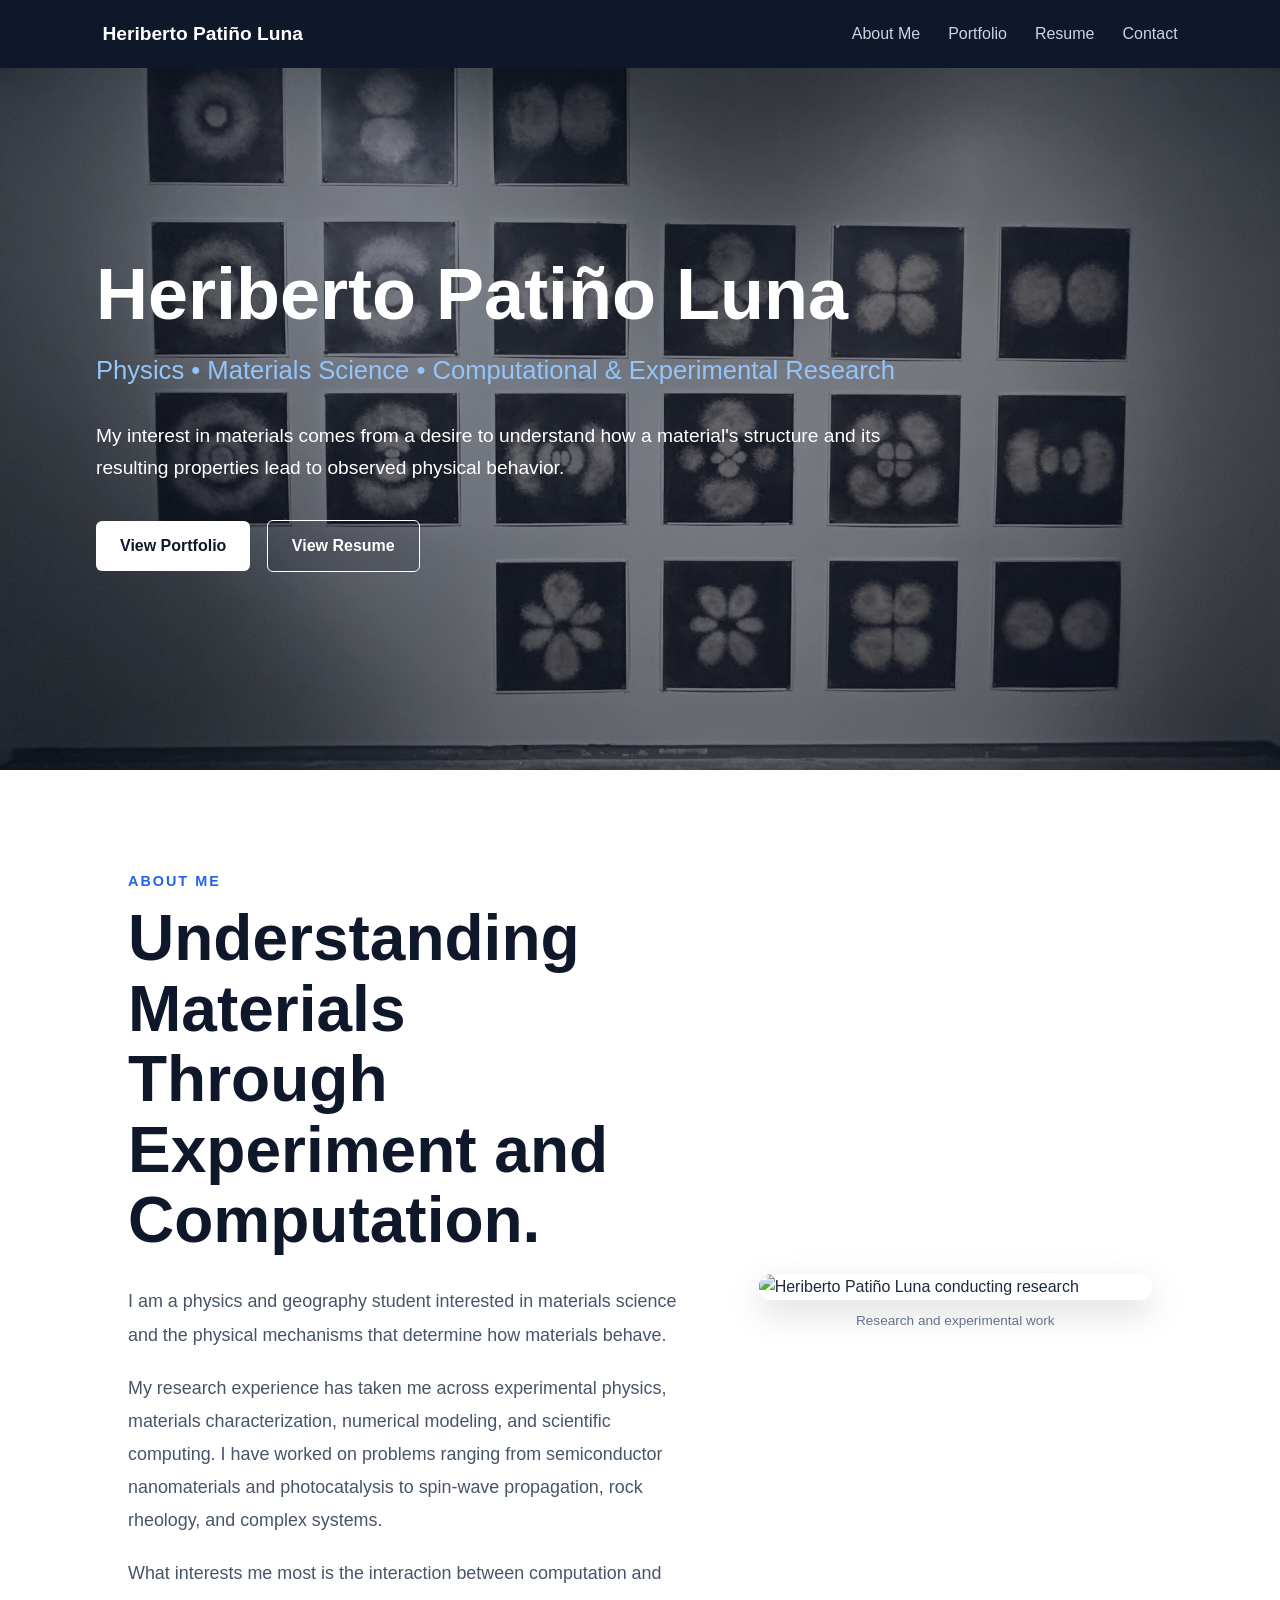
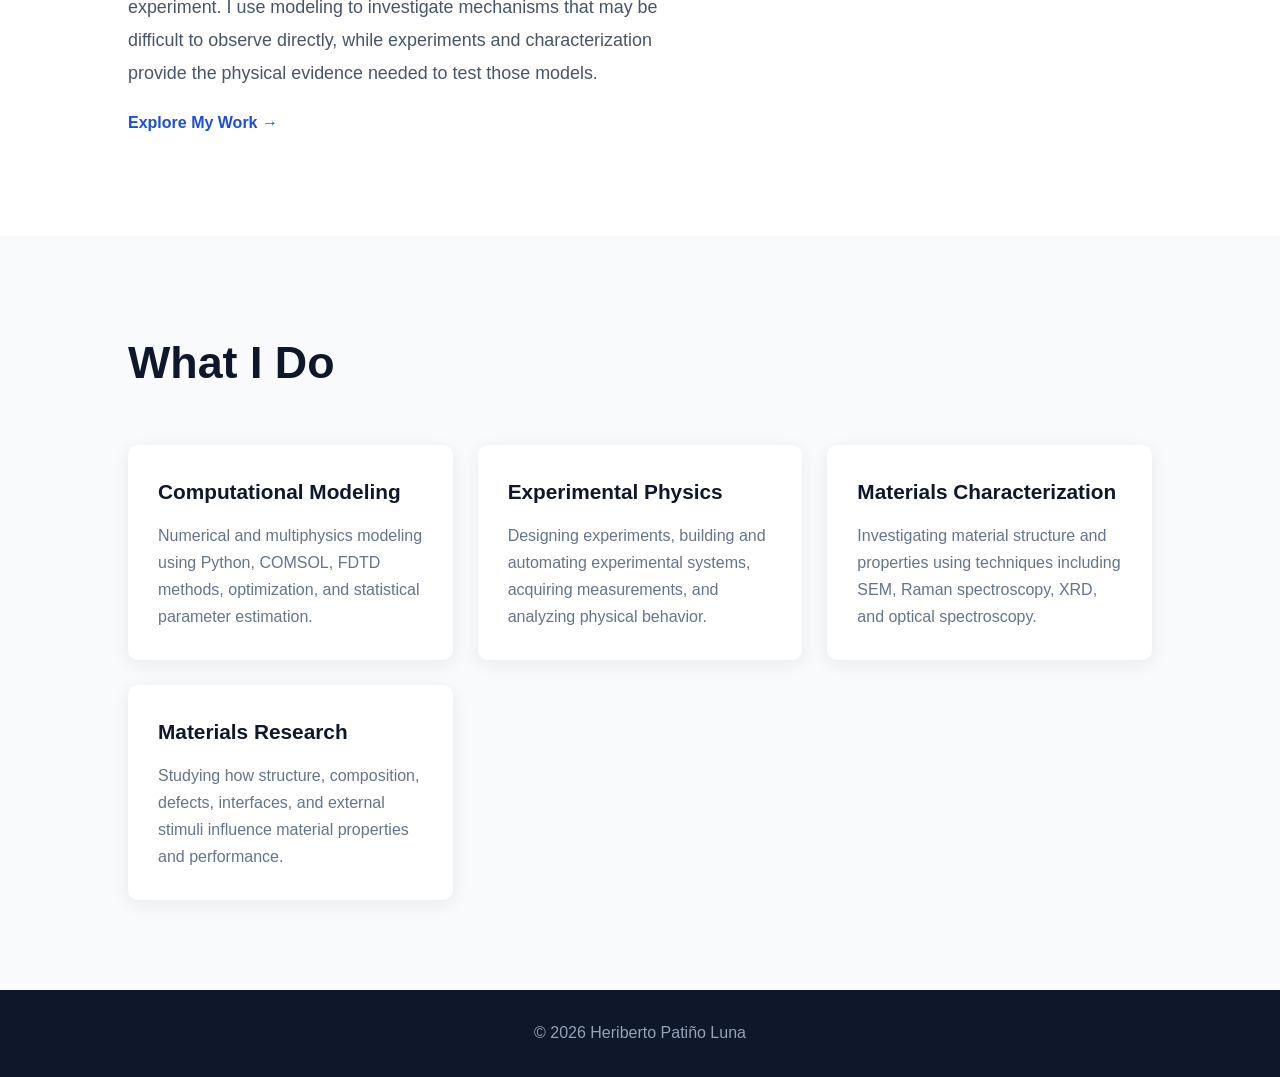
==== index.html @ 58e01a1c "Revise comments and enhance content structure Updated comments for clarity and added new sections fo" ====
<!DOCTYPE html>
<html lang="en">

<head>

    <meta charset="UTF-8">

    <meta name="viewport" content="width=device-width, initial-scale=1.0">

    <title>Heriberto Patiño Luna | Research Portfolio</title>

    <!-- Shared website styling -->
    <link rel="stylesheet" href="style.css">


    <!-- Homepage-only styling -->
    <style>

        /* =========================
           HERO
           ========================= */

        .home-hero {

            min-height: 78vh;

            display: flex;
            flex-direction: column;
            justify-content: center;

            padding: 80px 7.5%;

            background:
                linear-gradient(
                    rgba(15, 23, 42, 0.55),
                    rgba(15, 23, 42, 0.55)
                ),
                url("image/background.jpg");

            background-size: cover;
            background-position: center center;
            background-repeat: no-repeat;

            color: white;
        }


        .home-hero h1 {

            font-size: clamp(3rem, 6vw, 4.5rem);

            line-height: 1.1;

            margin-bottom: 15px;

            color: white;
        }


        .home-hero h2 {

            font-size: 1.6rem;

            font-weight: normal;

            color: #93c5fd;

            margin-bottom: 28px;
        }


        .home-hero p {

            max-width: 800px;

            font-size: 1.2rem;

            line-height: 1.7;

            color: white;
        }


        /* =========================
           HERO BUTTONS
           ========================= */

        .home-buttons {

            margin-top: 35px;
        }


        .home-button {

            display: inline-block;

            padding: 12px 24px;

            margin-right: 12px;
            margin-bottom: 10px;

            border-radius: 6px;

            text-decoration: none;

            font-weight: bold;

            transition: 0.2s;
        }


        .home-button:hover {

            transform: translateY(-2px);
        }


        .home-primary {

            background: white;

            color: #0f172a;
        }


        .home-secondary {

            border: 1px solid white;

            color: white;

            background: rgba(15, 23, 42, 0.15);
        }



        /* =========================
           ABOUT ME
           ========================= */

        .about-home {

            padding: 100px 10%;

            background: #ffffff;
        }


        .about-container {

            max-width: 1200px;

            margin: auto;

            display: grid;

            grid-template-columns: 1.4fr 1fr;

            gap: 80px;

            align-items: center;
        }


        .about-text .small-title {

            color: #2563eb;

            font-size: 0.9rem;

            font-weight: bold;

            letter-spacing: 2px;

            text-transform: uppercase;

            margin-bottom: 10px;
        }


        .about-text h2 {

            font-size: clamp(2.5rem, 5vw, 4rem);

            line-height: 1.1;

            color: #0f172a;

            margin-bottom: 30px;
        }


        .about-text p {

            font-size: 1.12rem;

            line-height: 1.85;

            color: #475569;

            margin-bottom: 20px;
        }


        .about-image img {

            width: 100%;

            display: block;

            border-radius: 12px;

            box-shadow:
                0 12px 35px rgba(0, 0, 0, 0.15);
        }


        .image-caption {

            margin-top: 10px;

            font-size: 0.85rem;

            color: #64748b;

            text-align: center;
        }



        /* =========================
           WHAT I DO
           ========================= */

        .what-i-do {

            padding: 90px 10%;

            background: #f8fafc;
        }


        .what-container {

            max-width: 1200px;

            margin: auto;
        }


        .what-container > h2 {

            font-size: 2.8rem;

            color: #0f172a;

            margin-bottom: 45px;
        }


        .research-areas {

            display: grid;

            grid-template-columns:
                repeat(auto-fit, minmax(250px, 1fr));

            gap: 25px;
        }


        .research-area {

            background: white;

            padding: 30px;

            border-radius: 10px;

            box-shadow:
                0 4px 18px rgba(0, 0, 0, 0.07);
        }


        .research-area h3 {

            color: #0f172a;

            margin-bottom: 12px;

            font-size: 1.3rem;
        }


        .research-area p {

            color: #64748b;

            line-height: 1.7;
        }



        /* =========================
           MOBILE
           ========================= */

        @media (max-width: 800px) {

            .home-hero {

                min-height: 75vh;

                padding: 60px 8%;
            }


            .home-hero h2 {

                font-size: 1.25rem;
            }


            .home-hero p {

                font-size: 1.05rem;
            }


            .about-container {

                grid-template-columns: 1fr;

                gap: 40px;
            }


            .about-home {

                padding: 70px 8%;
            }


            .what-i-do {

                padding: 70px 8%;
            }

        }

    </style>

</head>



<body>


<!-- =========================
     NAVIGATION
     ========================= -->

<nav>

    <div class="name">

        <a href="index.html">
            Heriberto Patiño Luna
        </a>

    </div>


    <div class="links">

        <a href="#about">
            About Me
        </a>

        <a href="portfolio.html">
            Portfolio
        </a>

        <a href="cv.pdf" target="_blank">
            Resume
        </a>

        <a href="contact.html">
            Contact
        </a>

    </div>

</nav>



<!-- =========================
     HERO
     ========================= -->

<main class="home-hero">

    <h1>
        Heriberto Patiño Luna
    </h1>


    <h2>
        Physics • Materials Science • Computational & Experimental Research
    </h2>


    <p>

        My interest in materials comes from a desire to understand how
        a material's structure and its resulting properties lead to
        observed physical behavior.

    </p>


    <div class="home-buttons">

        <a
            class="home-button home-primary"
            href="portfolio.html">

            View Portfolio

        </a>


        <a
            class="home-button home-secondary"
            href="cv.pdf"
            target="_blank">

            View Resume

        </a>

    </div>

</main>



<!-- =========================
     ABOUT ME
     ========================= -->

<section
    class="about-home"
    id="about">

    <div class="about-container">


        <!-- TEXT -->

        <div class="about-text">

            <div class="small-title">
                About Me
            </div>


            <h2>
                Understanding Materials Through Experiment and Computation.
            </h2>


            <p>

                I am a physics and geography student interested in
                materials science and the physical mechanisms that
                determine how materials behave.

            </p>


            <p>

                My research experience has taken me across experimental
                physics, materials characterization, numerical modeling,
                and scientific computing. I have worked on problems ranging
                from semiconductor nanomaterials and photocatalysis to
                spin-wave propagation, rock rheology, and complex systems.

            </p>


            <p>

                What interests me most is the interaction between computation
                and experiment. I use modeling to investigate mechanisms that
                may be difficult to observe directly, while experiments and
                characterization provide the physical evidence needed to test
                those models.

            </p>


            <a
                class="project-link"
                href="portfolio.html">

                Explore My Work →

            </a>

        </div>



        <!-- IMAGE -->

        <div class="about-image">

            <img
                src="image/about.jpg"
                alt="Heriberto Patiño Luna conducting research">

            <div class="image-caption">
                Research and experimental work
            </div>

        </div>


    </div>

</section>



<!-- =========================
     WHAT I DO
     ========================= -->

<section class="what-i-do">

    <div class="what-container">


        <h2>
            What I Do
        </h2>


        <div class="research-areas">


            <div class="research-area">

                <h3>
                    Computational Modeling
                </h3>

                <p>

                    Numerical and multiphysics modeling using Python,
                    COMSOL, FDTD methods, optimization, and statistical
                    parameter estimation.

                </p>

            </div>



            <div class="research-area">

                <h3>
                    Experimental Physics
                </h3>

                <p>

                    Designing experiments, building and automating
                    experimental systems, acquiring measurements,
                    and analyzing physical behavior.

                </p>

            </div>



            <div class="research-area">

                <h3>
                    Materials Characterization
                </h3>

                <p>

                    Investigating material structure and properties
                    using techniques including SEM, Raman spectroscopy,
                    XRD, and optical spectroscopy.

                </p>

            </div>



            <div class="research-area">

                <h3>
                    Materials Research
                </h3>

                <p>

                    Studying how structure, composition, defects,
                    interfaces, and external stimuli influence
                    material properties and performance.

                </p>

            </div>


        </div>


    </div>

</section>



<!-- =========================
     FOOTER
     ========================= -->

<footer>

    © 2026 Heriberto Patiño Luna

</footer>


</body>

</html>
---- style.css ----
/* ==============================
   GLOBAL
   ============================== */

* {
    box-sizing: border-box;
    margin: 0;
    padding: 0;
}

html {
    scroll-behavior: smooth;
}

body {
    font-family: Arial, Helvetica, sans-serif;
    line-height: 1.65;
    color: #1e293b;
    background: #f8fafc;
}

a {
    color: #2563eb;
}

img {
    max-width: 100%;
}


/* ==============================
   NAVIGATION
   ============================== */

nav {
    background: #0f172a;
    padding: 18px 8%;

    display: flex;
    justify-content: space-between;
    align-items: center;

    position: sticky;
    top: 0;
    z-index: 1000;
}

nav .name a {
    color: white;
    text-decoration: none;
    font-size: 1.2rem;
    font-weight: bold;
    margin-left: 0;
}

nav .links {
    display: flex;
    align-items: center;
}

nav .links a {
    color: #cbd5e1;
    text-decoration: none;
    margin-left: 28px;
    transition: 0.2s;
}

nav .links a:hover {
    color: white;
}

nav .active {
    color: white !important;
}


/* ==============================
   HOMEPAGE HERO
   ============================== */

.hero {
    min-height: calc(100vh - 65px);

    display: flex;
    flex-direction: column;
    justify-content: center;

    padding: 80px 10%;

    background:
        linear-gradient(
            135deg,
            #0f172a,
            #1e3a5f
        );

    color: white;
}

.hero h1 {
    font-size: clamp(3rem, 7vw, 5rem);
    line-height: 1.05;
    margin-bottom: 18px;
}

.hero h2 {
    font-size: 1.6rem;
    font-weight: normal;
    color: #93c5fd;
    margin-bottom: 25px;
}

.hero p {
    max-width: 780px;
    font-size: 1.2rem;
    color: #dbeafe;
}


/* ==============================
   BUTTONS
   ============================== */

.buttons {
    margin-top: 35px;
}

.button {
    display: inline-block;

    padding: 12px 22px;
    margin-right: 10px;
    margin-bottom: 10px;

    border-radius: 6px;

    text-decoration: none;
    font-weight: bold;

    transition: 0.2s;
}

.button:hover {
    transform: translateY(-2px);
}

.primary {
    background: white;
    color: #0f172a;
}

.secondary {
    border: 1px solid white;
    color: white;
}


/* ==============================
   PAGE HEADERS
   ============================== */

.page-header {
    background: linear-gradient(
        135deg,
        #0f172a,
        #1e3a5f
    );

    color: white;
    padding: 80px 10%;
}

.page-header h1 {
    font-size: clamp(2.7rem, 6vw, 4rem);
    margin-bottom: 12px;
}

.page-header p {
    max-width: 800px;
    color: #dbeafe;
    font-size: 1.15rem;
}


/* ==============================
   GENERAL CONTENT
   ============================== */

.content {
    max-width: 1200px;
    margin: auto;
    padding: 70px 10%;
}

.content h2 {
    font-size: 2rem;
    margin-top: 35px;
    margin-bottom: 15px;
    color: #0f172a;
}

.content h3 {
    margin-bottom: 10px;
    color: #0f172a;
}

.content p {
    margin-bottom: 18px;
}

.intro {
    max-width: 850px;
    font-size: 1.15rem;
}


/* ==============================
   CARDS / RESEARCH
   ============================== */

.projects {
    display: grid;

    grid-template-columns:
        repeat(auto-fit, minmax(320px, 1fr));

    gap: 30px;
}

.card {
    background: white;

    border-radius: 12px;

    padding: 30px;

    box-shadow:
        0 4px 18px rgba(0,0,0,0.08);

    transition: 0.2s;
}

.card:hover {
    transform: translateY(-4px);

    box-shadow:
        0 8px 25px rgba(0,0,0,0.12);
}

.card h2 {
    font-size: 1.5rem;
    margin-top: 0;
    margin-bottom: 5px;
}

.institution {
    color: #64748b;
    font-size: 0.95rem;
    margin-bottom: 16px;
}

.tag {
    display: inline-block;

    background: #e2e8f0;
    color: #334155;

    padding: 5px 10px;
    margin: 5px 4px 5px 0;

    border-radius: 5px;

    font-size: 0.8rem;
}

.project-link {
    display: block;

    margin-top: 20px;

    color: #1d4ed8;
    text-decoration: none;
    font-weight: bold;
}

.project-link:hover {
    text-decoration: underline;
}


/* ==============================
   SKILLS
   ============================== */

.skill-grid {
    display: grid;

    grid-template-columns:
        repeat(auto-fit, minmax(250px, 1fr));

    gap: 25px;

    margin-top: 30px;
}

.skill-box {
    background: white;

    padding: 25px;

    border-radius: 10px;

    box-shadow:
        0 4px 15px rgba(0,0,0,0.07);
}

.skill-box h2 {
    margin-top: 0;
    font-size: 1.35rem;
}

.skill-box ul {
    padding-left: 20px;
}


/* ==============================
   CONTACT
   ============================== */

.contact-box {
    background: white;

    max-width: 700px;

    padding: 35px;

    border-radius: 12px;

    box-shadow:
        0 4px 18px rgba(0,0,0,0.08);
}

.contact-item {
    margin-bottom: 20px;
}

.contact-item strong {
    display: block;
    color: #0f172a;
}


/* ==============================
   FOOTER
   ============================== */

footer {
    background: #0f172a;
    color: #94a3b8;

    text-align: center;

    padding: 30px;
}


/* ==============================
   MOBILE
   ============================== */

@media (max-width: 750px) {

    nav {
        padding: 16px 5%;
        flex-direction: column;
        align-items: flex-start;
    }

    nav .links {
        margin-top: 10px;
        flex-wrap: wrap;
    }

    nav .links a {
        margin-left: 0;
        margin-right: 18px;
        margin-top: 5px;
    }

    .hero {
        padding: 70px 8%;
    }

    .hero h2 {
        font-size: 1.25rem;
    }

    .page-header {
        padding: 60px 8%;
    }

    .content {
        padding: 50px 8%;
    }

    .projects {
        grid-template-columns: 1fr;
    }
}


.home-section {
    padding: 80px 10%;

    max-width: 1200px;

    margin: auto;

    background: #f8fafc;

    color: #1e293b;
}


.home-section h2 {
    font-size: 2.5rem;

    margin-bottom: 20px;

    color: #0f172a;
}


.home-section p {
    max-width: 800px;

    font-size: 1.15rem;

    line-height: 1.8;
}
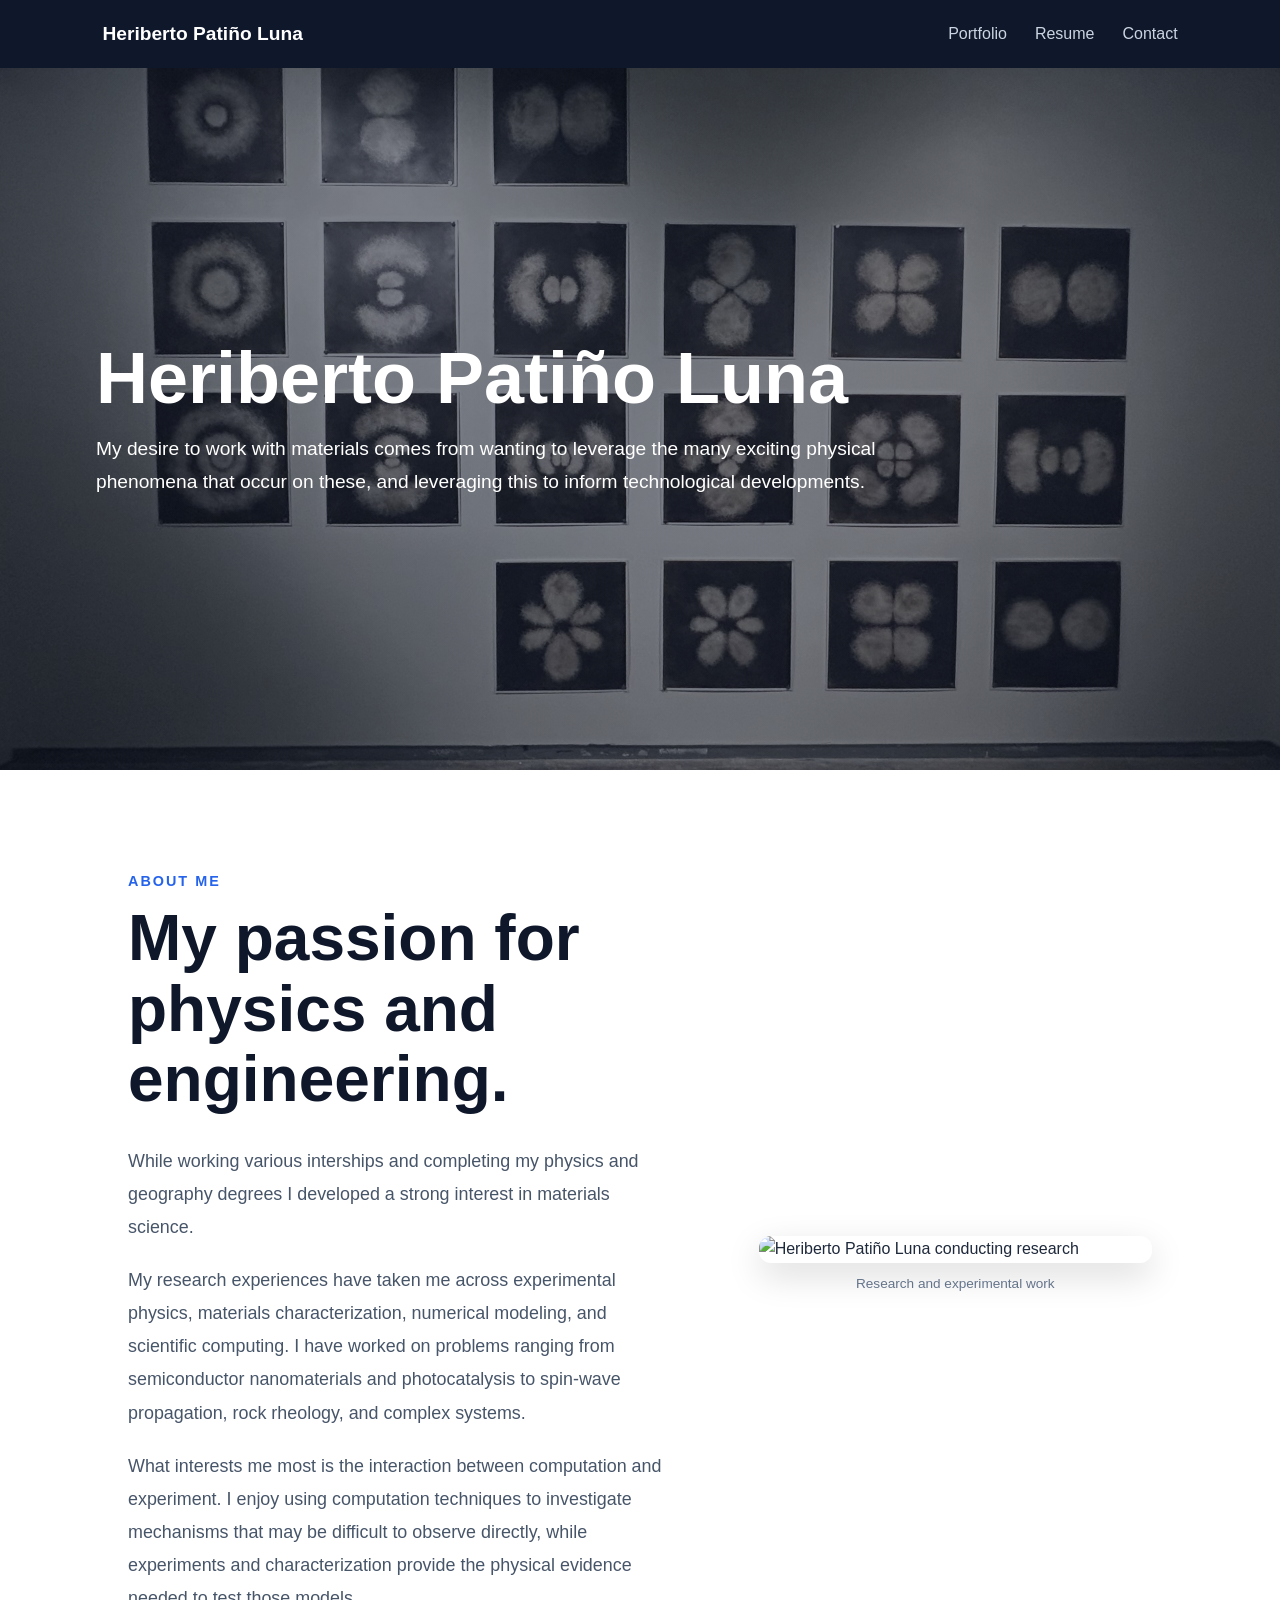
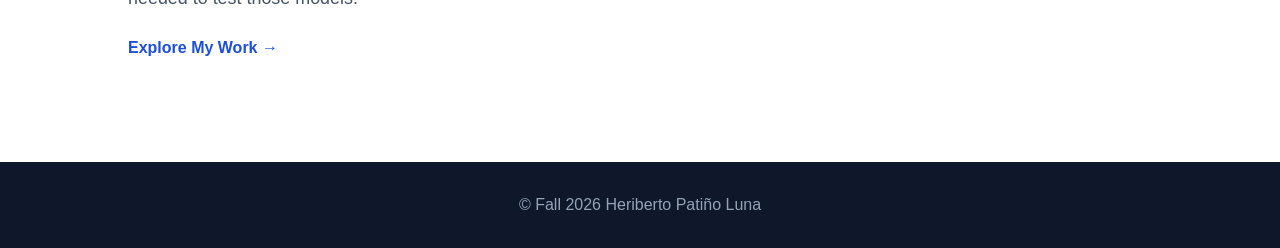
==== commit be0d0823: "Update index.html" ====
--- a/index.html
+++ b/index.html
@@ -375,10 +375,6 @@
 
     <div class="links">
 
-        <a href="#about">
-            About Me
-        </a>
-
         <a href="portfolio.html">
             Portfolio
         </a>
@@ -408,42 +404,14 @@
     </h1>
 
 
-    <h2>
-        Physics • Materials Science • Computational & Experimental Research
-    </h2>
-
-
     <p>
-
-        My interest in materials comes from a desire to understand how
-        a material's structure and its resulting properties lead to
-        observed physical behavior.
+        My desire to work with materials comes from wanting to leverage the many exciting physical phenomena
+        that occur on these, and leveraging this to inform technological developments.
 
     </p>
 
 
-    <div class="home-buttons">
-
-        <a
-            class="home-button home-primary"
-            href="portfolio.html">
-
-            View Portfolio
-
-        </a>
-
-
-        <a
-            class="home-button home-secondary"
-            href="cv.pdf"
-            target="_blank">
-
-            View Resume
-
-        </a>
-
-    </div>
-
+  
 </main>
 
 
@@ -469,22 +437,22 @@
 
 
             <h2>
-                Understanding Materials Through Experiment and Computation.
+                My passion for physics and engineering.
             </h2>
 
 
             <p>
 
-                I am a physics and geography student interested in
-                materials science and the physical mechanisms that
-                determine how materials behave.
+                While working various interships and completing my physics and 
+                geography degrees I developed a strong interest in
+                materials science.
 
             </p>
 
 
             <p>
 
-                My research experience has taken me across experimental
+                My research experiences have taken me across experimental
                 physics, materials characterization, numerical modeling,
                 and scientific computing. I have worked on problems ranging
                 from semiconductor nanomaterials and photocatalysis to
@@ -496,7 +464,7 @@
             <p>
 
                 What interests me most is the interaction between computation
-                and experiment. I use modeling to investigate mechanisms that
+                and experiment. I enjoy using computation techniques to investigate mechanisms that
                 may be difficult to observe directly, while experiments and
                 characterization provide the physical evidence needed to test
                 those models.
@@ -537,102 +505,6 @@
 
 
 
-<!-- =========================
-     WHAT I DO
-     ========================= -->
-
-<section class="what-i-do">
-
-    <div class="what-container">
-
-
-        <h2>
-            What I Do
-        </h2>
-
-
-        <div class="research-areas">
-
-
-            <div class="research-area">
-
-                <h3>
-                    Computational Modeling
-                </h3>
-
-                <p>
-
-                    Numerical and multiphysics modeling using Python,
-                    COMSOL, FDTD methods, optimization, and statistical
-                    parameter estimation.
-
-                </p>
-
-            </div>
-
-
-
-            <div class="research-area">
-
-                <h3>
-                    Experimental Physics
-                </h3>
-
-                <p>
-
-                    Designing experiments, building and automating
-                    experimental systems, acquiring measurements,
-                    and analyzing physical behavior.
-
-                </p>
-
-            </div>
-
-
-
-            <div class="research-area">
-
-                <h3>
-                    Materials Characterization
-                </h3>
-
-                <p>
-
-                    Investigating material structure and properties
-                    using techniques including SEM, Raman spectroscopy,
-                    XRD, and optical spectroscopy.
-
-                </p>
-
-            </div>
-
-
-
-            <div class="research-area">
-
-                <h3>
-                    Materials Research
-                </h3>
-
-                <p>
-
-                    Studying how structure, composition, defects,
-                    interfaces, and external stimuli influence
-                    material properties and performance.
-
-                </p>
-
-            </div>
-
-
-        </div>
-
-
-    </div>
-
-</section>
-
-
 
 <!-- =========================
      FOOTER
@@ -640,7 +512,7 @@
 
 <footer>
 
-    © 2026 Heriberto Patiño Luna
+    © Fall 2026 Heriberto Patiño Luna
 
 </footer>
 
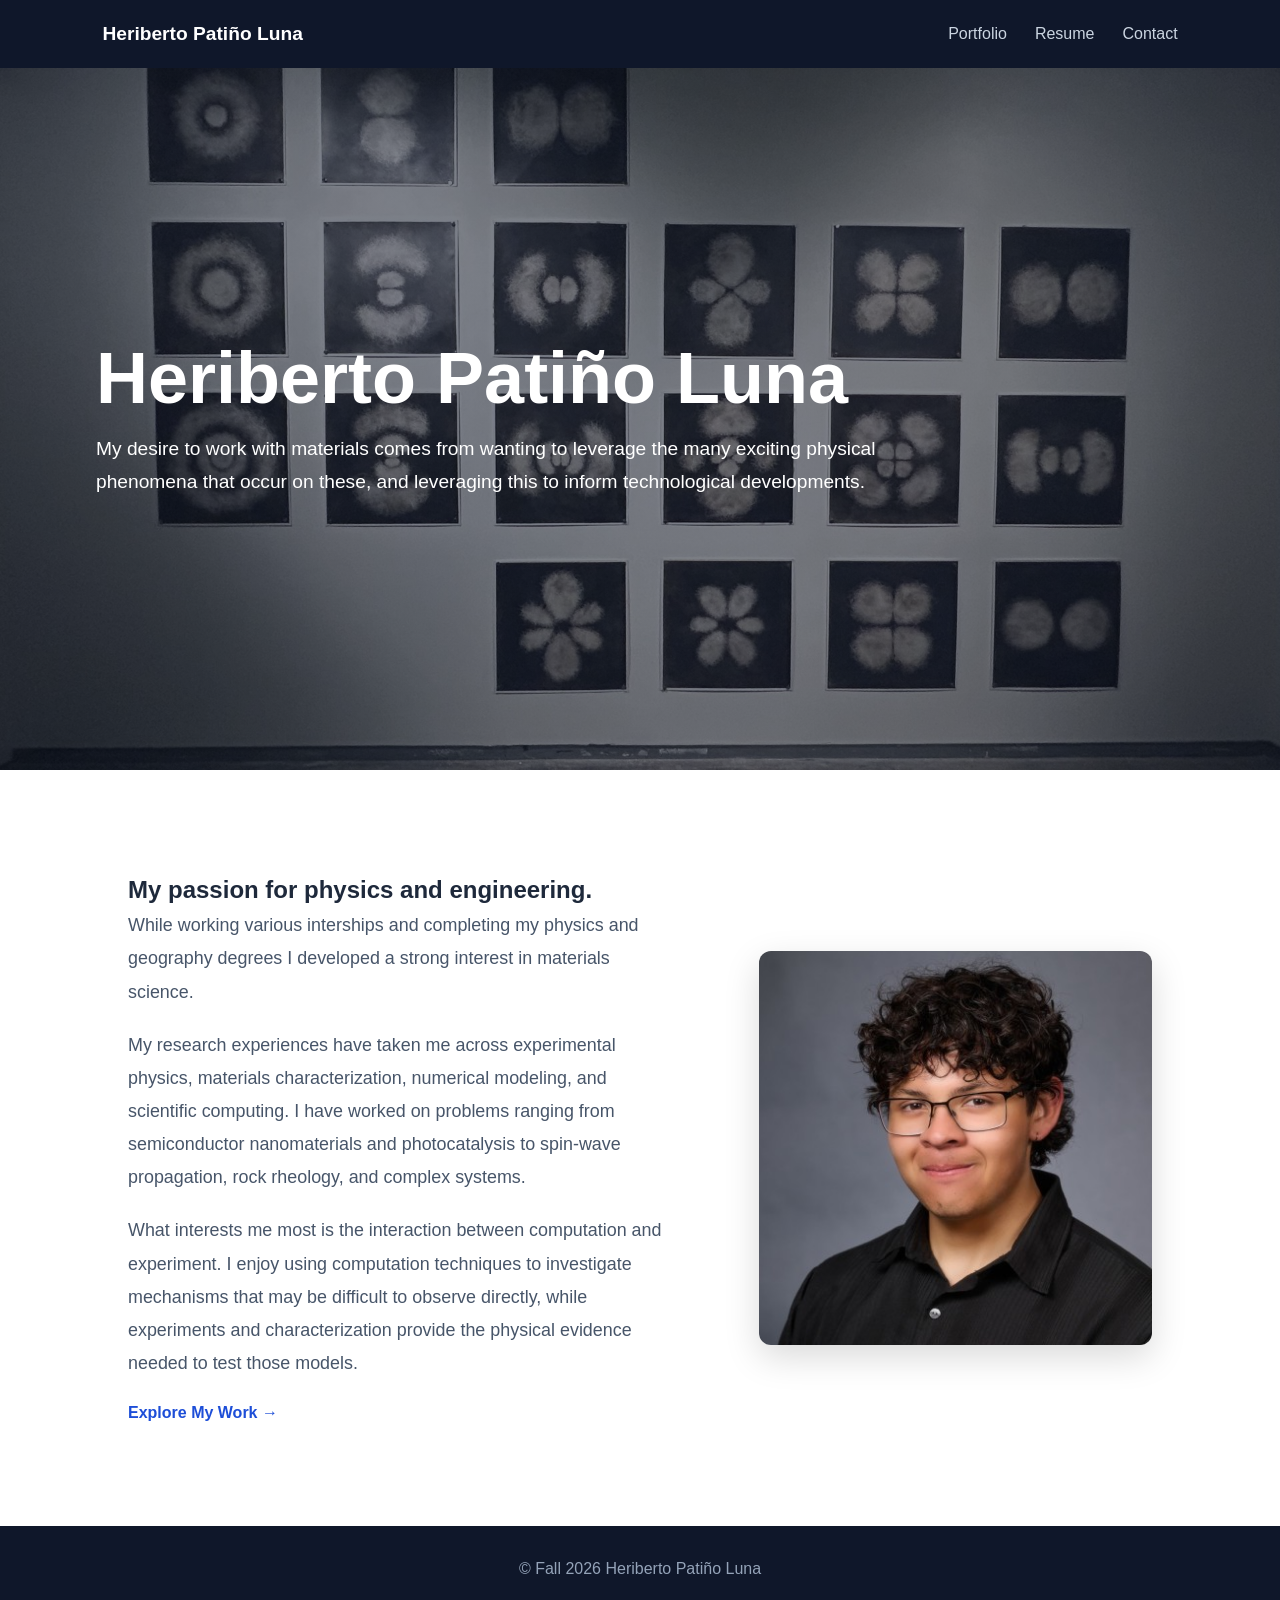
==== commit e967c43a: "Update index.html" ====
--- a/index.html
+++ b/index.html
@@ -431,14 +431,10 @@
 
         <div class="about-text">
 
-            <div class="small-title">
-                About Me
-            </div>
-
-
-            <h2>
+
+            <h1>
                 My passion for physics and engineering.
-            </h2>
+            </h1>
 
 
             <p>
@@ -492,10 +488,6 @@
                 src="image/about.jpg"
                 alt="Heriberto Patiño Luna conducting research">
 
-            <div class="image-caption">
-                Research and experimental work
-            </div>
-
         </div>
 
 
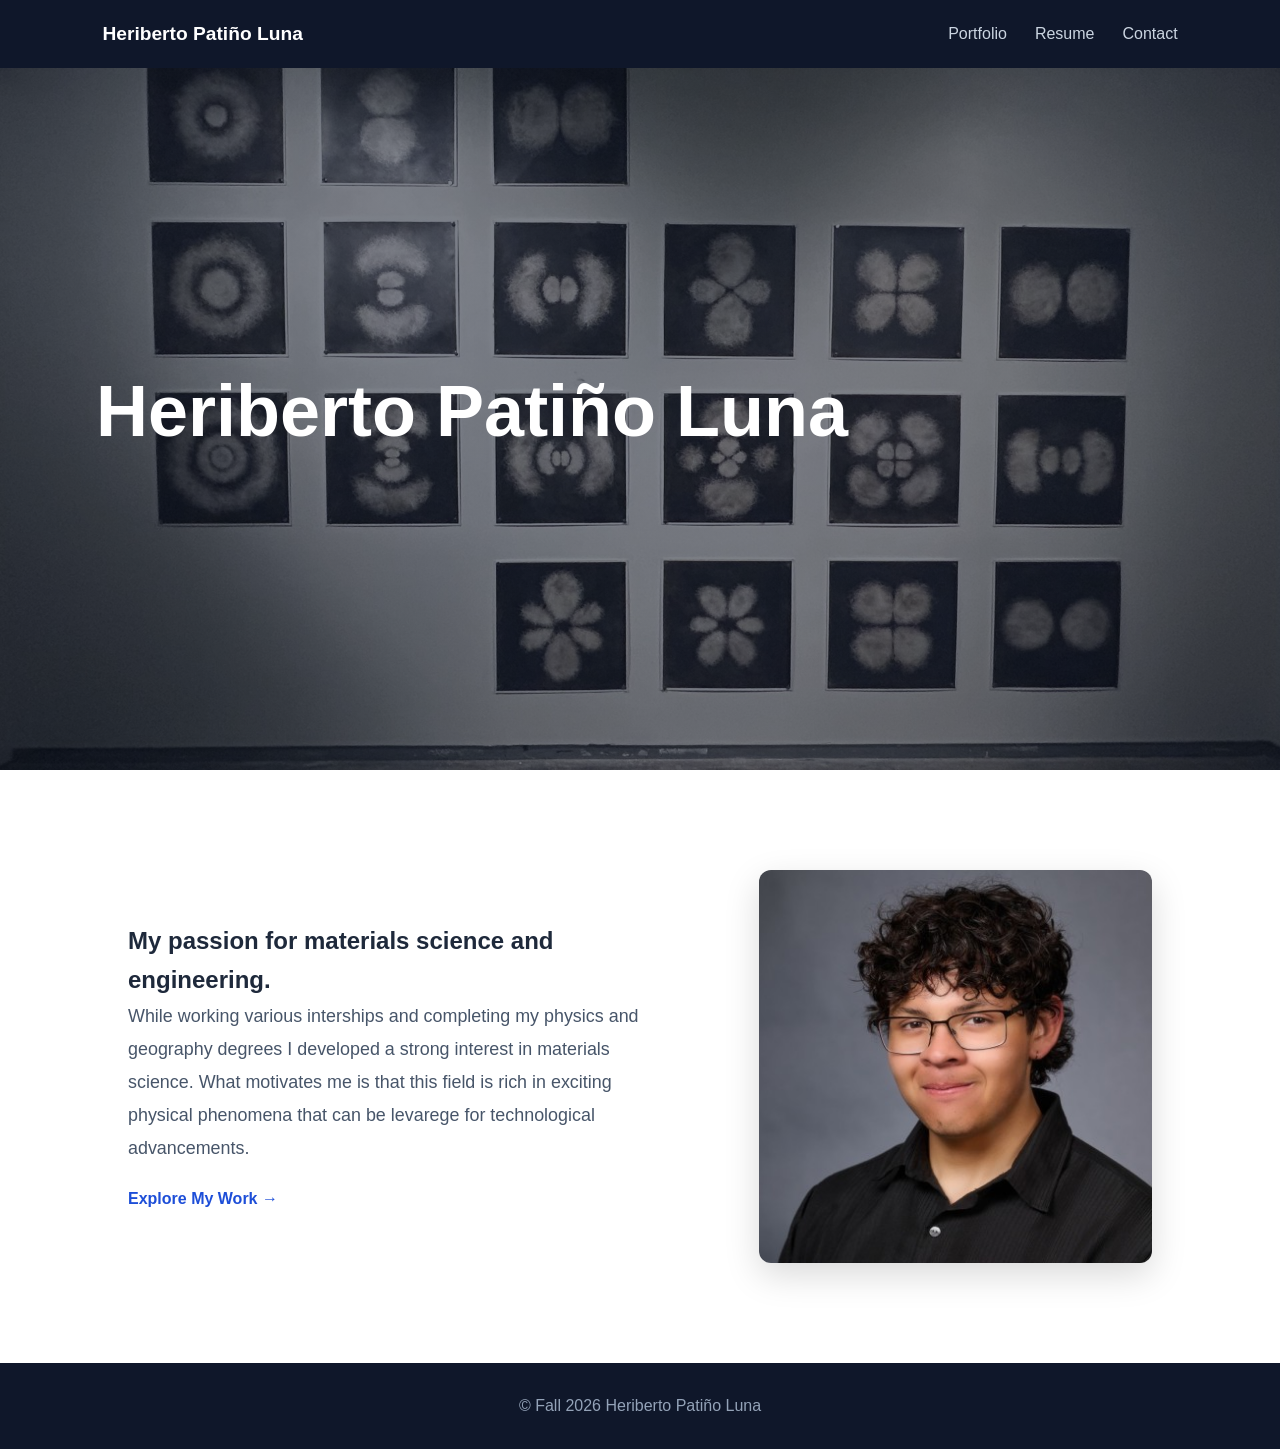
==== commit 456728be: "Update index.html" ====
--- a/index.html
+++ b/index.html
@@ -402,15 +402,6 @@
     <h1>
         Heriberto Patiño Luna
     </h1>
-
-
-    <p>
-        My desire to work with materials comes from wanting to leverage the many exciting physical phenomena
-        that occur on these, and leveraging this to inform technological developments.
-
-    </p>
-
-
   
 </main>
 
@@ -433,7 +424,7 @@
 
 
             <h1>
-                My passion for physics and engineering.
+                My passion for materials science and engineering.
             </h1>
 
 
@@ -441,32 +432,10 @@
 
                 While working various interships and completing my physics and 
                 geography degrees I developed a strong interest in
-                materials science.
-
+                materials science. What motivates me is that this field is rich in 
+                exciting physical phenomena
+                that can be levarege for technological advancements.
             </p>
-
-
-            <p>
-
-                My research experiences have taken me across experimental
-                physics, materials characterization, numerical modeling,
-                and scientific computing. I have worked on problems ranging
-                from semiconductor nanomaterials and photocatalysis to
-                spin-wave propagation, rock rheology, and complex systems.
-
-            </p>
-
-
-            <p>
-
-                What interests me most is the interaction between computation
-                and experiment. I enjoy using computation techniques to investigate mechanisms that
-                may be difficult to observe directly, while experiments and
-                characterization provide the physical evidence needed to test
-                those models.
-
-            </p>
-
 
             <a
                 class="project-link"
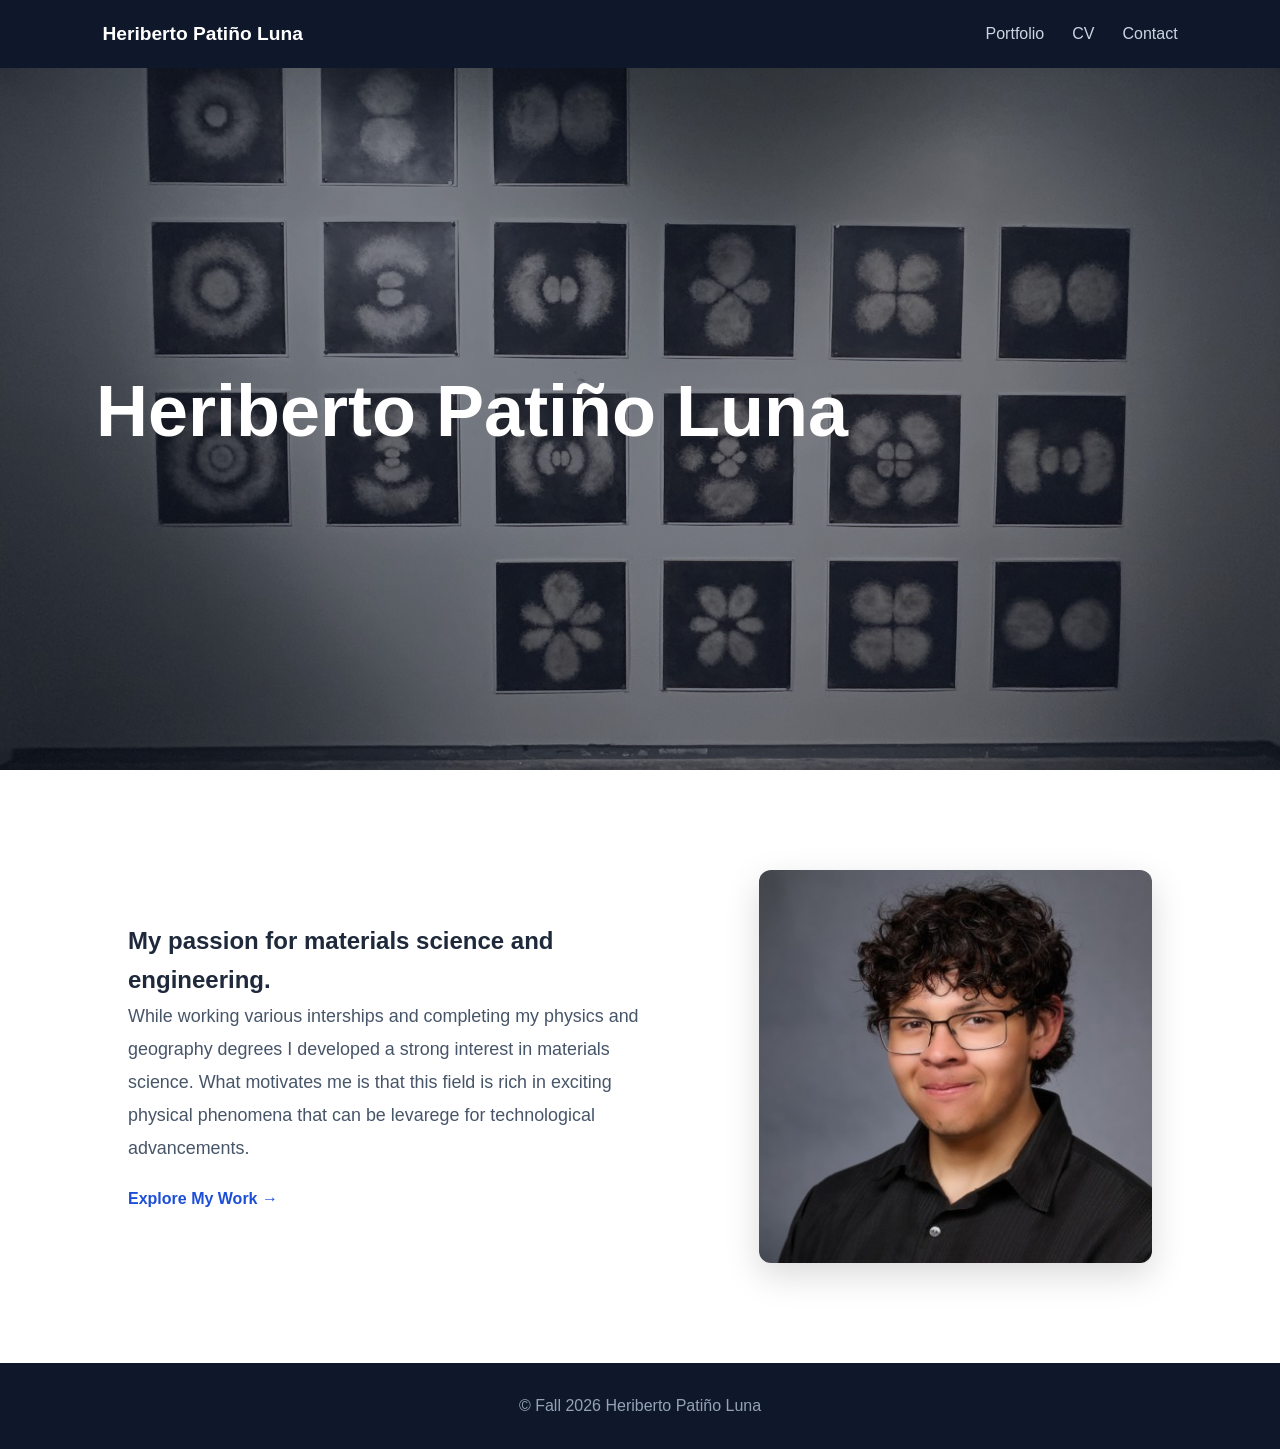
==== commit e4c4298a: "Update index.html" ====
--- a/index.html
+++ b/index.html
@@ -380,7 +380,7 @@
         </a>
 
         <a href="cv.pdf" target="_blank">
-            Resume
+            CV
         </a>
 
         <a href="contact.html">
--- a/style.css
+++ b/style.css
@@ -439,3 +439,37 @@
 
     line-height: 1.8;
 }
+
+/* ==============================
+   SOCIAL ICONS
+   ============================== */
+
+.social-link {
+    display: inline-flex;
+    align-items: center;
+    justify-content: center;
+
+    margin-top: 10px;
+
+    text-decoration: none;
+}
+
+
+.contact-item .social-icon {
+    width: 32px;
+    height: 32px;
+
+    max-width: 32px;
+
+    object-fit: contain;
+
+    transition:
+        transform 0.2s,
+        opacity 0.2s;
+}
+
+
+.contact-item .social-icon:hover {
+    transform: scale(1.12);
+    opacity: 0.8;
+}
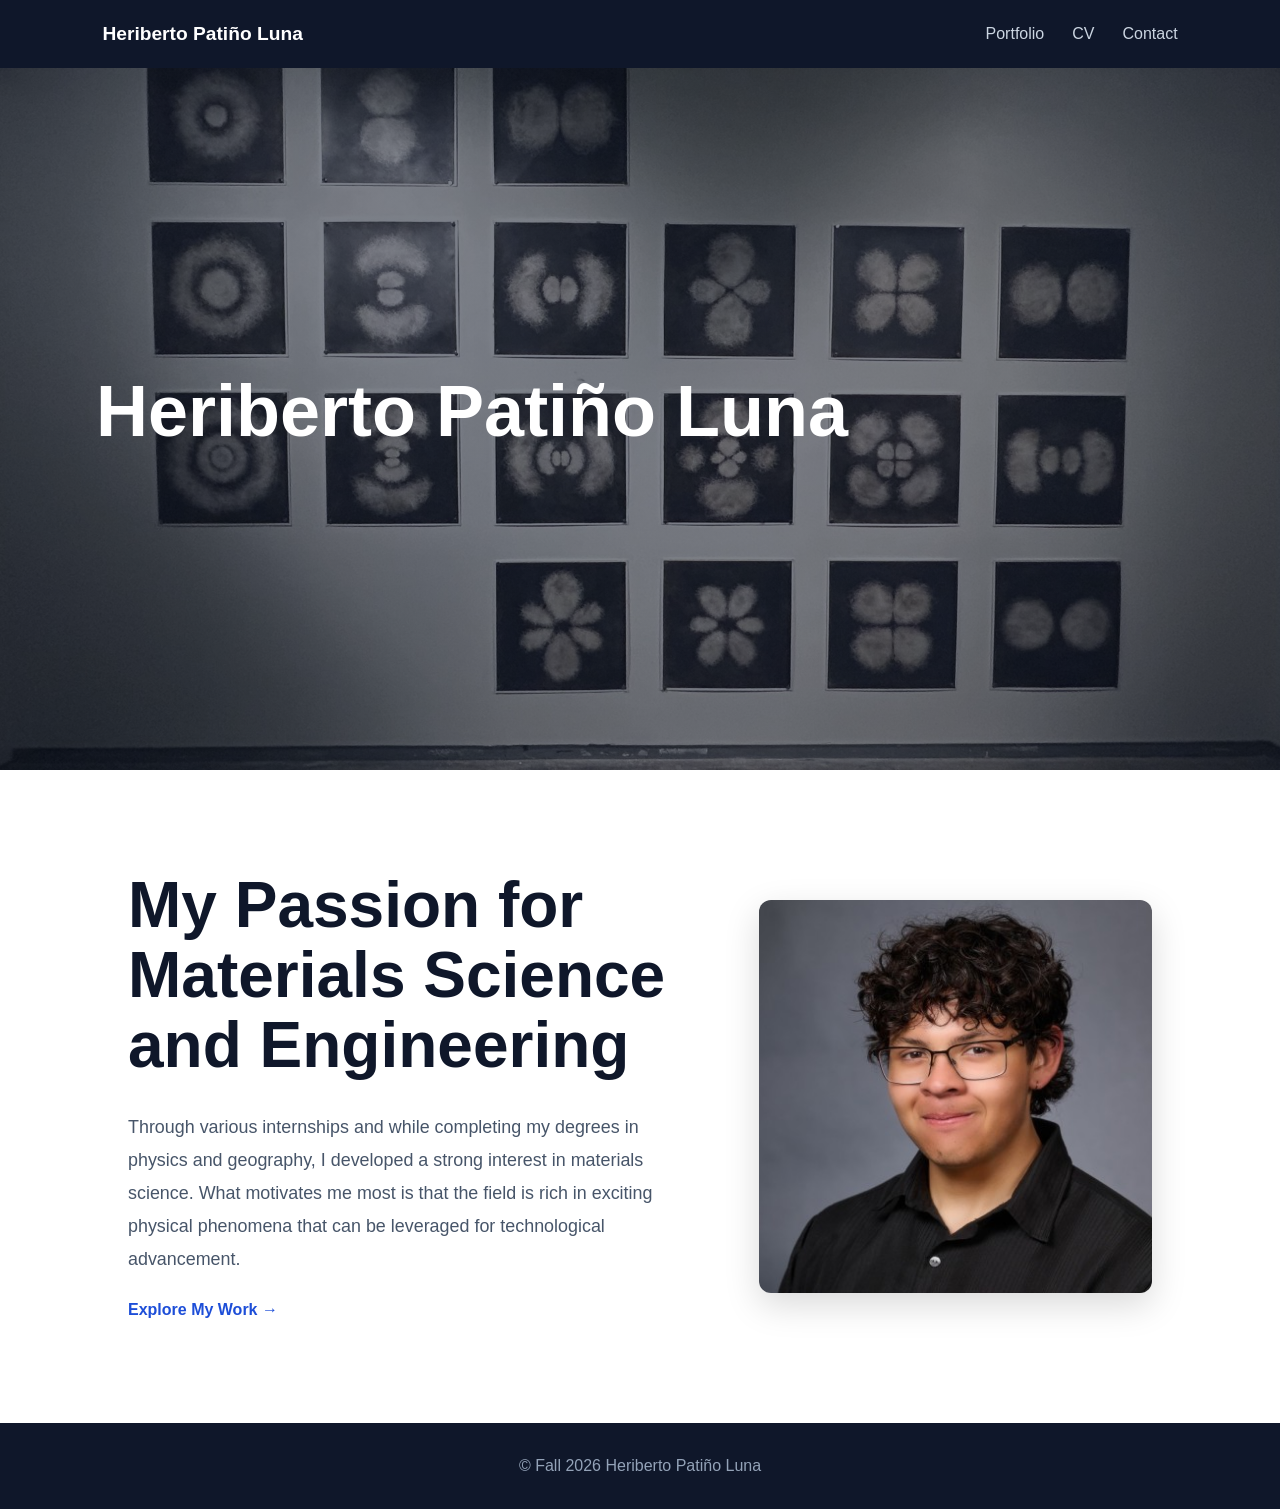
==== commit ee79965b: "Update index.html" ====
--- a/index.html
+++ b/index.html
@@ -5,7 +5,9 @@
 
     <meta charset="UTF-8">
 
-    <meta name="viewport" content="width=device-width, initial-scale=1.0">
+    <meta
+        name="viewport"
+        content="width=device-width, initial-scale=1.0">
 
     <title>Heriberto Patiño Luna | Research Portfolio</title>
 
@@ -57,83 +59,6 @@
         }
 
 
-        .home-hero h2 {
-
-            font-size: 1.6rem;
-
-            font-weight: normal;
-
-            color: #93c5fd;
-
-            margin-bottom: 28px;
-        }
-
-
-        .home-hero p {
-
-            max-width: 800px;
-
-            font-size: 1.2rem;
-
-            line-height: 1.7;
-
-            color: white;
-        }
-
-
-        /* =========================
-           HERO BUTTONS
-           ========================= */
-
-        .home-buttons {
-
-            margin-top: 35px;
-        }
-
-
-        .home-button {
-
-            display: inline-block;
-
-            padding: 12px 24px;
-
-            margin-right: 12px;
-            margin-bottom: 10px;
-
-            border-radius: 6px;
-
-            text-decoration: none;
-
-            font-weight: bold;
-
-            transition: 0.2s;
-        }
-
-
-        .home-button:hover {
-
-            transform: translateY(-2px);
-        }
-
-
-        .home-primary {
-
-            background: white;
-
-            color: #0f172a;
-        }
-
-
-        .home-secondary {
-
-            border: 1px solid white;
-
-            color: white;
-
-            background: rgba(15, 23, 42, 0.15);
-        }
-
-
 
         /* =========================
            ABOUT ME
@@ -163,22 +88,6 @@
         }
 
 
-        .about-text .small-title {
-
-            color: #2563eb;
-
-            font-size: 0.9rem;
-
-            font-weight: bold;
-
-            letter-spacing: 2px;
-
-            text-transform: uppercase;
-
-            margin-bottom: 10px;
-        }
-
-
         .about-text h2 {
 
             font-size: clamp(2.5rem, 5vw, 4rem);
@@ -213,91 +122,6 @@
 
             box-shadow:
                 0 12px 35px rgba(0, 0, 0, 0.15);
-        }
-
-
-        .image-caption {
-
-            margin-top: 10px;
-
-            font-size: 0.85rem;
-
-            color: #64748b;
-
-            text-align: center;
-        }
-
-
-
-        /* =========================
-           WHAT I DO
-           ========================= */
-
-        .what-i-do {
-
-            padding: 90px 10%;
-
-            background: #f8fafc;
-        }
-
-
-        .what-container {
-
-            max-width: 1200px;
-
-            margin: auto;
-        }
-
-
-        .what-container > h2 {
-
-            font-size: 2.8rem;
-
-            color: #0f172a;
-
-            margin-bottom: 45px;
-        }
-
-
-        .research-areas {
-
-            display: grid;
-
-            grid-template-columns:
-                repeat(auto-fit, minmax(250px, 1fr));
-
-            gap: 25px;
-        }
-
-
-        .research-area {
-
-            background: white;
-
-            padding: 30px;
-
-            border-radius: 10px;
-
-            box-shadow:
-                0 4px 18px rgba(0, 0, 0, 0.07);
-        }
-
-
-        .research-area h3 {
-
-            color: #0f172a;
-
-            margin-bottom: 12px;
-
-            font-size: 1.3rem;
-        }
-
-
-        .research-area p {
-
-            color: #64748b;
-
-            line-height: 1.7;
         }
 
 
@@ -316,18 +140,6 @@
             }
 
 
-            .home-hero h2 {
-
-                font-size: 1.25rem;
-            }
-
-
-            .home-hero p {
-
-                font-size: 1.05rem;
-            }
-
-
             .about-container {
 
                 grid-template-columns: 1fr;
@@ -341,12 +153,6 @@
                 padding: 70px 8%;
             }
 
-
-            .what-i-do {
-
-                padding: 70px 8%;
-            }
-
         }
 
     </style>
@@ -379,8 +185,13 @@
             Portfolio
         </a>
 
-        <a href="cv.pdf" target="_blank">
+        <a
+            href="Heriberto%20Pati%C3%B1o%20Luna%20%E2%80%93%20Curriculum%20Vitae.pdf"
+            target="_blank"
+            rel="noopener noreferrer">
+
             CV
+
         </a>
 
         <a href="contact.html">
@@ -402,7 +213,7 @@
     <h1>
         Heriberto Patiño Luna
     </h1>
-  
+
 </main>
 
 
@@ -422,20 +233,21 @@
 
         <div class="about-text">
 
-
-            <h1>
-                My passion for materials science and engineering.
-            </h1>
+            <h2>
+                My Passion for Materials Science and Engineering
+            </h2>
 
 
             <p>
 
-                While working various interships and completing my physics and 
-                geography degrees I developed a strong interest in
-                materials science. What motivates me is that this field is rich in 
-                exciting physical phenomena
-                that can be levarege for technological advancements.
+                Through various internships and while completing my degrees
+                in physics and geography, I developed a strong interest in
+                materials science. What motivates me most is that the field
+                is rich in exciting physical phenomena that can be leveraged
+                for technological advancement.
+
             </p>
+
 
             <a
                 class="project-link"
@@ -466,7 +278,6 @@
 
 
 
-
 <!-- =========================
      FOOTER
      ========================= -->
